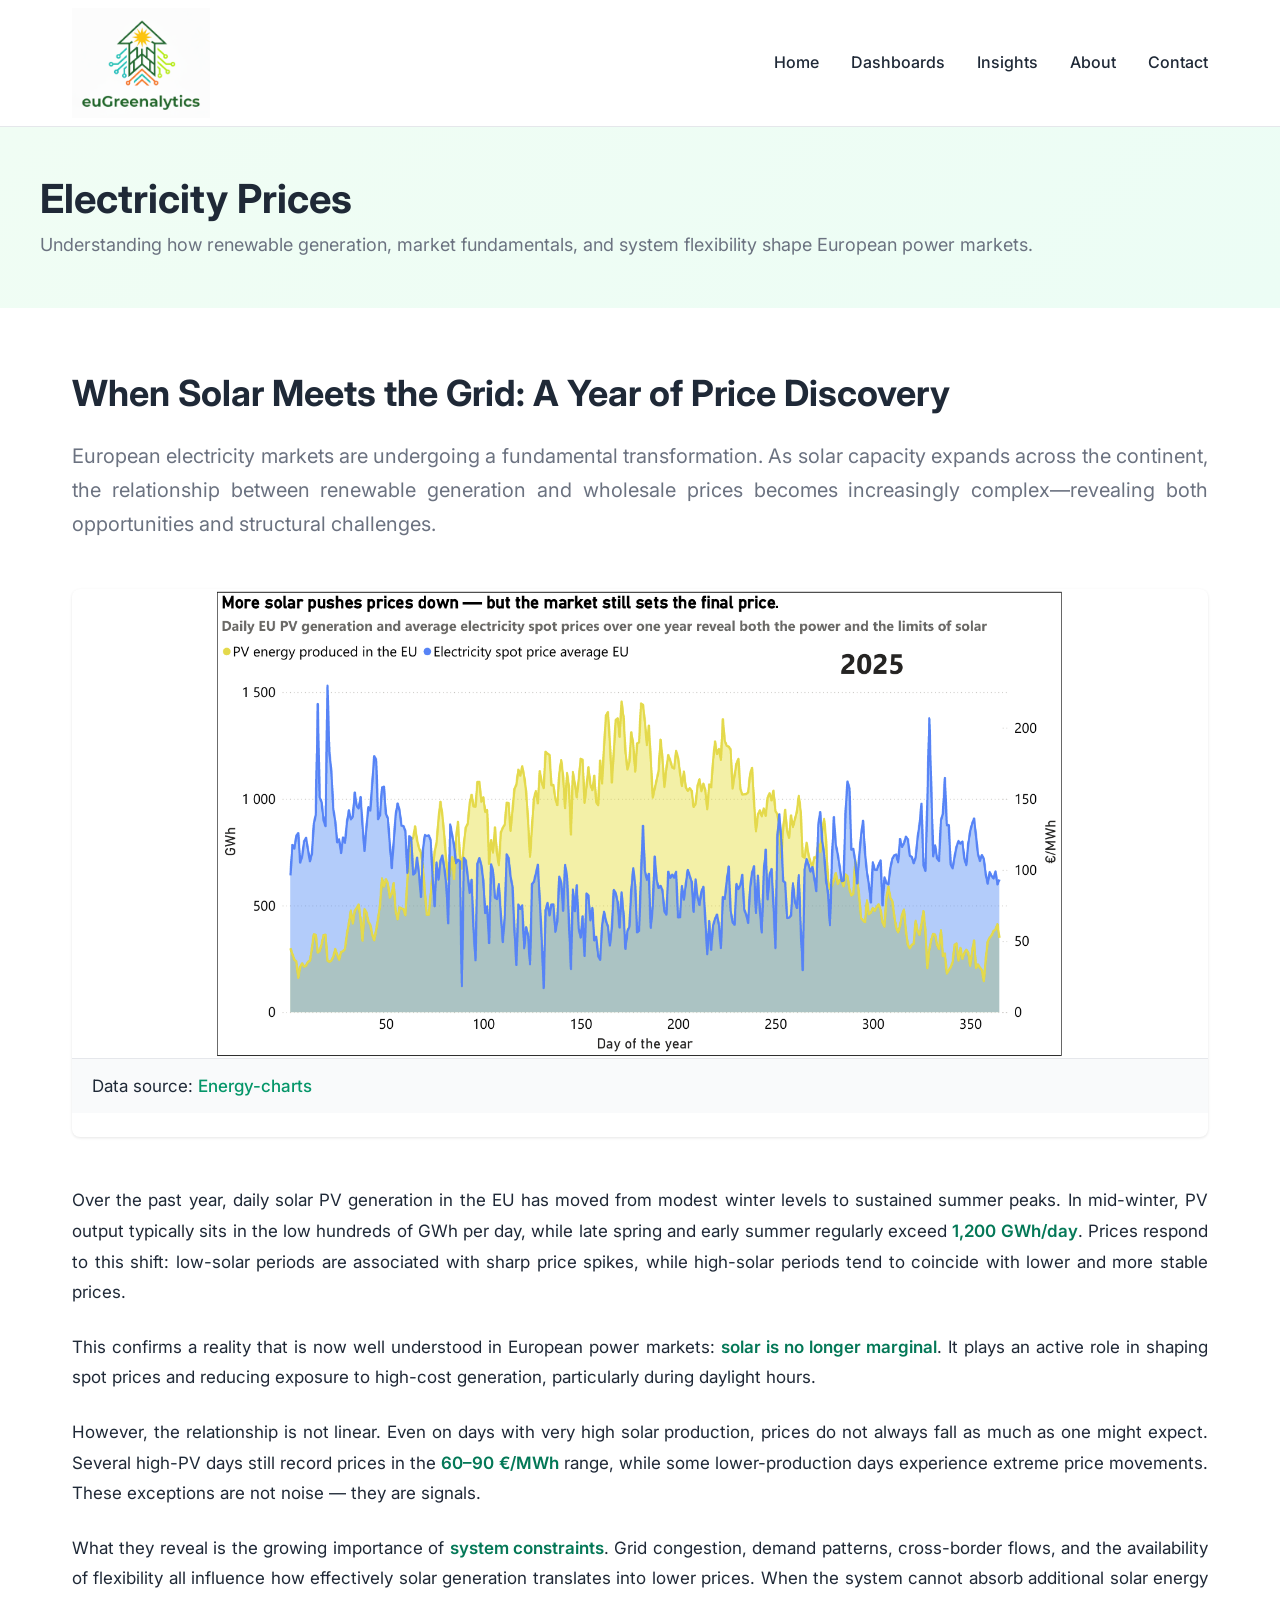
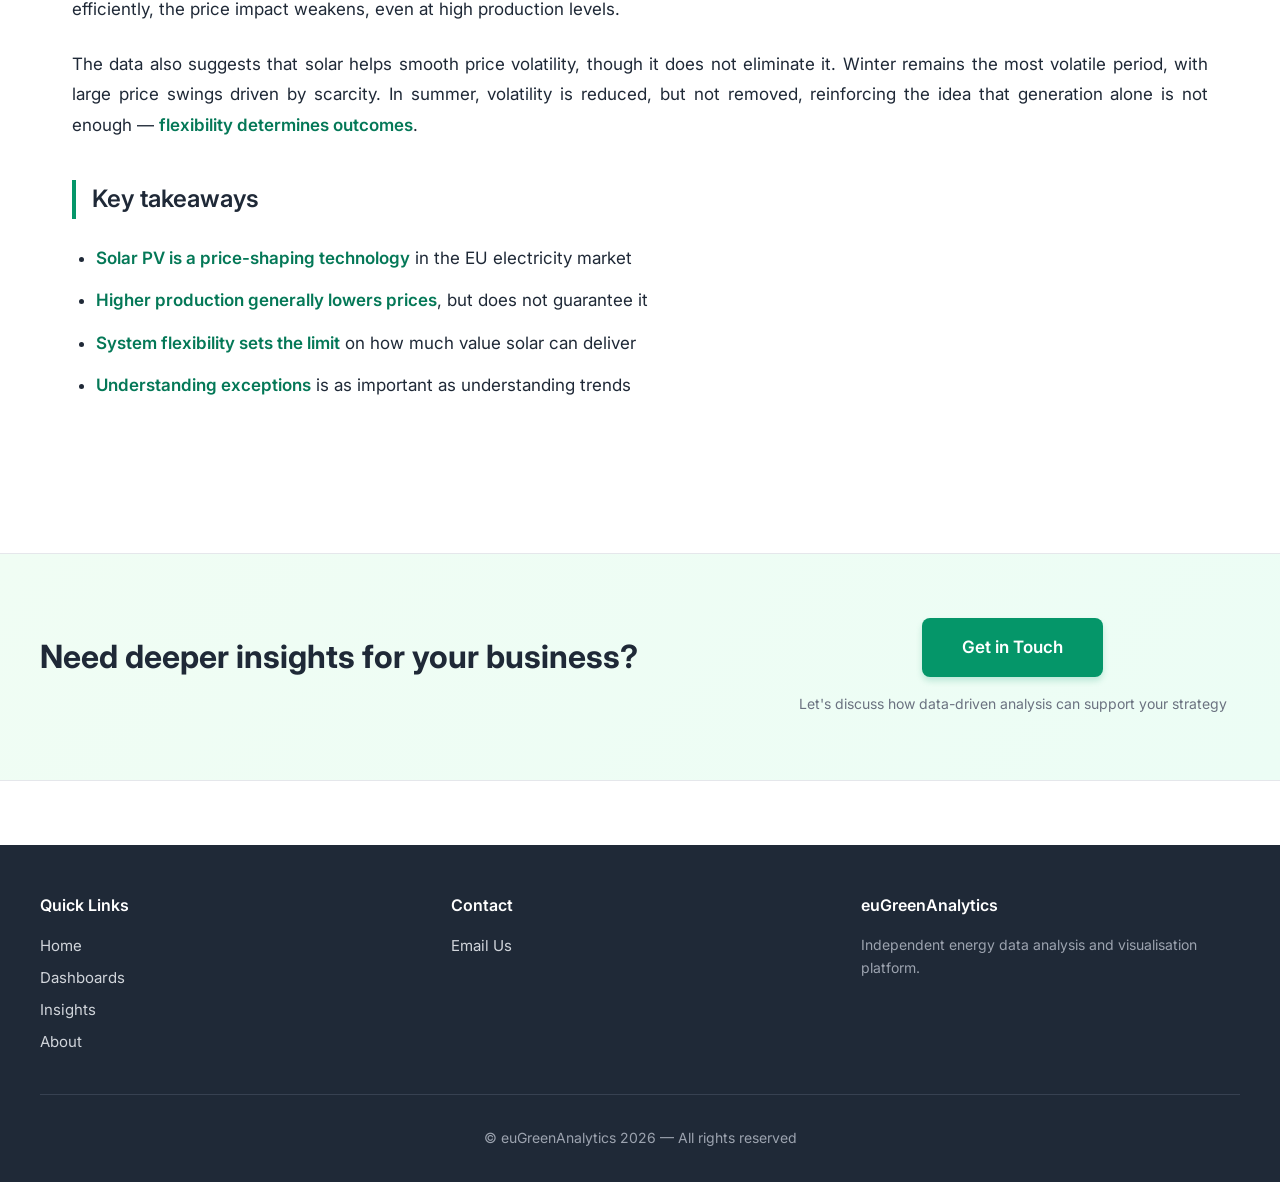
==== insights/insight-electricityprices.html @ ee72049c "Adicionar 4 insights à página e os respetivos gráficos; Alteraçãõ do logo" ====
<!DOCTYPE html>
<html lang="en">
<head>
    <meta charset="UTF-8">
    <meta name="viewport" content="width=device-width, initial-scale=1.0">
    <title>Electricity Prices | GreenAnalytics</title>
    <link rel="preconnect" href="https://fonts.googleapis.com">
    <link rel="preconnect" href="https://fonts.gstatic.com" crossorigin>
    <link href="https://fonts.googleapis.com/css2?family=Inter:wght@300;400;500;600;700&display=swap" rel="stylesheet">
      <style>
        /* CSS Original Preservado e Otimizado */
        * {
            margin: 0;
            padding: 0;
            box-sizing: border-box;
        }

        :root {
            --primary: #059669;
            --primary-dark: #047857;
            --text-dark: #1f2937;
            --text-light: #6b7280;
            --bg-light: #f9fafb;
            --bg-white: #ffffff;
            --border: #e5e7eb;
        }

        body {
            font-family: 'Inter', -apple-system, BlinkMacSystemFont, 'Segoe UI', sans-serif;
            line-height: 1.6;
            color: var(--text-dark);
            background: var(--bg-white);
        }

        header {
            background: var(--bg-white);
            border-bottom: 1px solid var(--border);
            padding: 0.5rem 0;
            position: sticky;
            top: 0;
            z-index: 100;
        }

        nav {
            max-width: 1200px;
            margin: 0 auto;
            padding: 0 2rem;
            display: flex;
            justify-content: space-between;
            align-items: center;
        }
        
        .logo {
            display: flex;
            align-items: center;
        }

        .logo img {
            display: block;
            max-height: 110px;
            height: auto;
            width: auto;
        }

        .nav-center {
            display: flex;
            gap: 2rem;
        }

        nav ul {
            list-style: none;
            display: flex;
            gap: 2rem;
        }

        nav a {
            text-decoration: none;
            color: var(--text-dark);
            font-weight: 500;
            transition: color 0.3s;
        }

        nav a:hover {
            color: var(--primary);
        }

        .nav-item {
            position: relative;
        }

        .dropdown {
            display: none;
            position: absolute;
            top: calc(100% + 0.5rem);
            left: 0;
            background: var(--bg-white);
            border: 1px solid var(--border);
            border-radius: 8px;
            box-shadow: 0 4px 12px rgba(0, 0, 0, 0.1);
            min-width: 220px;
            padding: 0.5rem 0;
        }
        
        .nav-item::after {
            content: '';
            position: absolute;
            top: 100%;
            left: 0;
            right: 0;
            height: 0.5rem;
        }       

        .nav-item:hover .dropdown {
            display: block;
        }

        .dropdown a {
            display: block;
            padding: 0.75rem 1.25rem;
            color: var(--text-dark);
            font-weight: 500;
            font-size: 0.9375rem;
            transition: background 0.2s;
        }

        .dropdown a:hover {
            background: var(--bg-light);
            color: var(--primary);
        }

        .hero {
            background: linear-gradient(135deg, #f0fdf4 0%, #ecfdf5 100%);
            padding: 3rem 2rem;
        }

        .hero-content {
            max-width: 1200px;
            margin: 0 auto;
        }

        .hero h1 {
            font-size: 2.5rem;
            font-weight: 700;
            color: var(--text-dark);
            margin-bottom: 0.5rem;
            line-height: 1.2;
        }

        .hero p {
            font-size: 1.125rem;
            color: var(--text-light);
        }

        .analysis {
            max-width: 1200px;
            margin: 0 auto;
            padding: 4rem 2rem;
        }

        .intro-text {
            margin-bottom: 3rem;
        }

        .intro-text h2 {
            font-size: 2.25rem;
            font-weight: 700;
            color: var(--text-dark);
            margin-bottom: 1.5rem;
            line-height: 1.2;
        }

        .intro-text .lead {
            font-size: 1.25rem;
            line-height: 1.7;
            color: var(--text-light);
            margin-bottom: 0;
            text-align: justify; /* Alinhamento conforme solicitado */
        }

        .chart-container {
            margin: 3rem 0;
            background: var(--bg-white);
            border-radius: 8px;
            overflow: hidden;
            box-shadow: 0 1px 3px rgba(0, 0, 0, 0.1);
        }
        .chart-container img {
            width: 100%;
            max-width: 850px;   /* controla o tamanho máximo */
            height: auto;
            margin: 0 auto;
            display: block;
        }

        .chart-row {
            display: flex;
            gap: 20px;
            margin: 32px 0;
        }

        .chart-row .chart-container {
            flex: 1;
            margin: 0;
        }


                .chart-source {
            padding: 0.75rem 1.25rem;
            font-size: 0.875rem;
            color: var(--text-light);
            text-align: right;
            background: var(--bg-light);
            border-top: 1px solid var(--border);
            margin: 0;
        }

        .chart-source a {
            color: var(--primary);
            text-decoration: none;
            font-weight: 500;
        }

        .chart-source a:hover {
            text-decoration: underline;
        }

        .analysis p {
            font-size: 1.0625rem;
            line-height: 1.8;
            color: var(--text-dark);
            margin-bottom: 1.5rem;
            text-align: justify; /* Alinhamento conforme solicitado */
        }

        .analysis h3 {
            font-size: 1.5rem;
            font-weight: 600;
            color: var(--text-dark);
            margin: 2.5rem 0 1rem;
            border-left: 4px solid var(--primary);
            padding-left: 1rem;
        }

        .analysis ul {
            margin: 1.5rem 0;
            padding-left: 1.5rem;
        }

        .analysis li {
            font-size: 1.0625rem;
            line-height: 1.8;
            color: var(--text-dark);
            margin-bottom: 0.75rem;
        }

        .analysis strong {
            color: var(--primary-dark);
            font-weight: 600;
        }

        .cta-section {
            background: linear-gradient(135deg, #f0fdf4 0%, #ecfdf5 100%);
            border-top: 1px solid var(--border);
            border-bottom: 1px solid var(--border);
            padding: 4rem 2rem;
            margin-top: 4rem;
        }

        .cta-content {
            max-width: 1200px;
            margin: 0 auto;
            display: grid;
            grid-template-columns: 1.5fr 1fr;
            gap: 4rem;
            align-items: center;
        }

        .cta-text h2 {
            font-size: 2rem;
            font-weight: 700;
            color: var(--text-dark);
            margin-bottom: 1.25rem;
            line-height: 1.2;
        }

        .cta-action {
            text-align: center;
        }

        .cta-button {
            display: inline-block;
            background: var(--primary);
            color: white;
            padding: 1rem 2.5rem;
            border-radius: 8px;
            text-decoration: none;
            font-weight: 600;
            font-size: 1.0625rem;
            transition: all 0.3s ease;
            box-shadow: 0 4px 6px rgba(5, 150, 105, 0.2);
        }

        .cta-button:hover {
            background: var(--primary-dark);
            transform: translateY(-2px);
            box-shadow: 0 6px 12px rgba(5, 150, 105, 0.3);
        }

        .cta-note {
            margin-top: 1rem;
            font-size: 0.875rem;
            color: var(--text-light);
        }

        footer {
            background: var(--text-dark);
            color: white;
            padding: 3rem 2rem 2rem;
            margin-top: 4rem;
        }

        .footer-content {
            max-width: 1200px;
            margin: 0 auto;
            display: grid;
            grid-template-columns: repeat(auto-fit, minmax(200px, 1fr));
            gap: 2rem;
            margin-bottom: 2rem;
        }

        .footer-section h4 {
            font-size: 1rem;
            font-weight: 600;
            margin-bottom: 1rem;
        }

        .footer-section ul {
            list-style: none;
        }

        .footer-section a {
            color: #d1d5db;
            text-decoration: none;
            font-size: 0.9375rem;
            display: block;
            margin-bottom: 0.5rem;
            transition: color 0.3s;
        }

        .footer-section a:hover {
            color: white;
        }

        .footer-bottom {
            max-width: 1200px;
            margin: 0 auto;
            padding-top: 2rem;
            border-top: 1px solid #374151;
            text-align: center;
            color: #9ca3af;
            font-size: 0.875rem;
        }

        @media (max-width: 768px) {
            .nav-center { display: none; }
            .hero h1 { font-size: 2rem; }
            .analysis { padding: 2rem 1.5rem; }
            .cta-content { grid-template-columns: 1fr; gap: 2rem; }
            .cta-text h2 { font-size: 1.5rem; }
            p, .intro-text .lead { text-align: left; }
        }
    </style>
</head>
<body>
    <header>
        <nav>
            <a href="../index.html" class="logo"><img src="../assets/marketing/logo-euGreenalytics.png" alt="euGreenalytics"></a>
            <div class="nav-center">
                <ul>
                    <li><a href="../index.html">Home</a></li>
                    <li class="nav-item">
                        <a href="../dashboards/dashboards.html">Dashboards</a>
                        <div class="dropdown">
                            <a href="../dashboards/pvmarket.html">PV Market</a>
                            <a href="../dashboards/pvtechnology.html">PV Technology</a>
                            <a href="../dashboards/flexibility-storage.html">Flexibility & Storage</a>
                            <a href="../dashboards/electricityprices.html">Electricity Prices</a>
                            <a href="../dashboards/energyindicators.html">Energy System Indicators</a>
                        </div>
                    </li>
                    <li class="nav-item">
                        <a href="insights.html">Insights</a>
                        <div class="dropdown">
                            <a href="insight-pvmarket.html">PV Market</a>
                            <a href="insight-pvtechnology.html">PV Technology</a>
                            <a href="insight-flexibility-storage.html">Flexibility & Storage</a>
                            <a href="insight-electricityprices.html">Electricity Prices</a>
                            <a href="insight/energyindicators.html">Energy System Indicators</a>
                        </div>
                    </li>
                    <li><a href="../index.html#about">About</a></li>
                    <li><a href="../index.html#contact">Contact</a></li>
                </ul>
            </div>
        </nav>
    </header>

    <section class="hero">
        <div class="hero-content">
            <h1>Electricity Prices</h1>
            <p>Understanding how renewable generation, market fundamentals, and system flexibility shape European power markets.</p>
        </div>
    </section>

    <section class="analysis">
        <div class="intro-text">
            <h2>When Solar Meets the Grid: A Year of Price Discovery</h2>
            <p class="lead">
                European electricity markets are undergoing a fundamental transformation. As solar capacity 
                expands across the continent, the relationship between renewable generation and wholesale 
                prices becomes increasingly complex—revealing both opportunities and structural challenges.
            </p>
        </div>

        <div class="chart-container">
    <img 
        src="assets/electricity-prices/pv_vs_prices_2025_2.png" 
        alt="Daily EU solar PV generation versus electricity prices"
    >

        <p class="chart-source"> Data source: <a href="energy-charts.info" target="_blank" rel="noopener">Energy-charts</a>
    </p>
</div>

        <p style="text-align: justify;">
            Over the past year, daily solar PV generation in the EU has moved from modest winter levels
            to sustained summer peaks. In mid-winter, PV output typically sits in the low hundreds of
            GWh per day, while late spring and early summer regularly exceed <strong>1,200 GWh/day</strong>.
            Prices respond to this shift: low-solar periods are associated with sharp price spikes,
            while high-solar periods tend to coincide with lower and more stable prices.
        </p>

        <p style="text-align: justify;">
            This confirms a reality that is now well understood in European power markets:
            <strong>solar is no longer marginal</strong>. It plays an active role in shaping spot prices
            and reducing exposure to high-cost generation, particularly during daylight hours.
        </p>

        <p style="text-align: justify;">
            However, the relationship is not linear. Even on days with very high solar production,
            prices do not always fall as much as one might expect. Several high-PV days still record
            prices in the <strong>60–90 €/MWh</strong> range, while some lower-production days experience
            extreme price movements. These exceptions are not noise — they are signals.
        </p>

        <p style="text-align: justify;">
            What they reveal is the growing importance of <strong>system constraints</strong>.
            Grid congestion, demand patterns, cross-border flows, and the availability of flexibility
            all influence how effectively solar generation translates into lower prices. When the
            system cannot absorb additional solar energy efficiently, the price impact weakens,
            even at high production levels.
        </p>

        <p style="text-align: justify;">
            The data also suggests that solar helps smooth price volatility, though it does not
            eliminate it. Winter remains the most volatile period, with large price swings driven
            by scarcity. In summer, volatility is reduced, but not removed, reinforcing the idea
            that generation alone is not enough — <strong>flexibility determines outcomes</strong>.
        </p>

        <h3>Key takeaways</h3>

        <ul>
            <li><strong>Solar PV is a price-shaping technology</strong> in the EU electricity market</li>
            <li><strong>Higher production generally lowers prices</strong>, but does not guarantee it</li>
            <li><strong>System flexibility sets the limit</strong> on how much value solar can deliver</li>
            <li><strong>Understanding exceptions</strong> is as important as understanding trends</li>
        </ul>
    </section>

    <section class="cta-section">
        <div class="cta-content">
            <div class="cta-text">
                <h2>Need deeper insights for your business?</h2>
            </div>
            <div class="cta-action">
                <a href="../index.html#contact" class="cta-button">Get in Touch</a>
                <p class="cta-note">Let's discuss how data-driven analysis can support your strategy</p>
            </div>
        </div>
    </section>

    <footer>
        <div class="footer-content">
            <div class="footer-section">
                <h4>Quick Links</h4>
                <ul>
                    <li><a href="../index.html">Home</a></li>
                    <li><a href="../dashboards/dashboards.html">Dashboards</a></li>
                    <li><a href="insights.html">Insights</a></li>
                    <li><a href="../index.html#about">About</a></li>
                </ul>
            </div>
            <div class="footer-section">
                <h4>Contact</h4>
                <ul>
                    <li><a href="mailto:eugreenalytics@gmail.com">Email Us</a></li>
                </ul>
            </div>
            <div class="footer-section">
                <h4>euGreenAnalytics</h4>
                <p style="color: #9ca3af; font-size: 0.875rem; line-height: 1.6;">Independent energy data analysis and visualisation platform.</p>
            </div>
        </div>
        <div class="footer-bottom">
            <p>&copy; euGreenAnalytics 2026 &mdash; All rights reserved</p>
        </div>
    </footer>
</body>
</html>
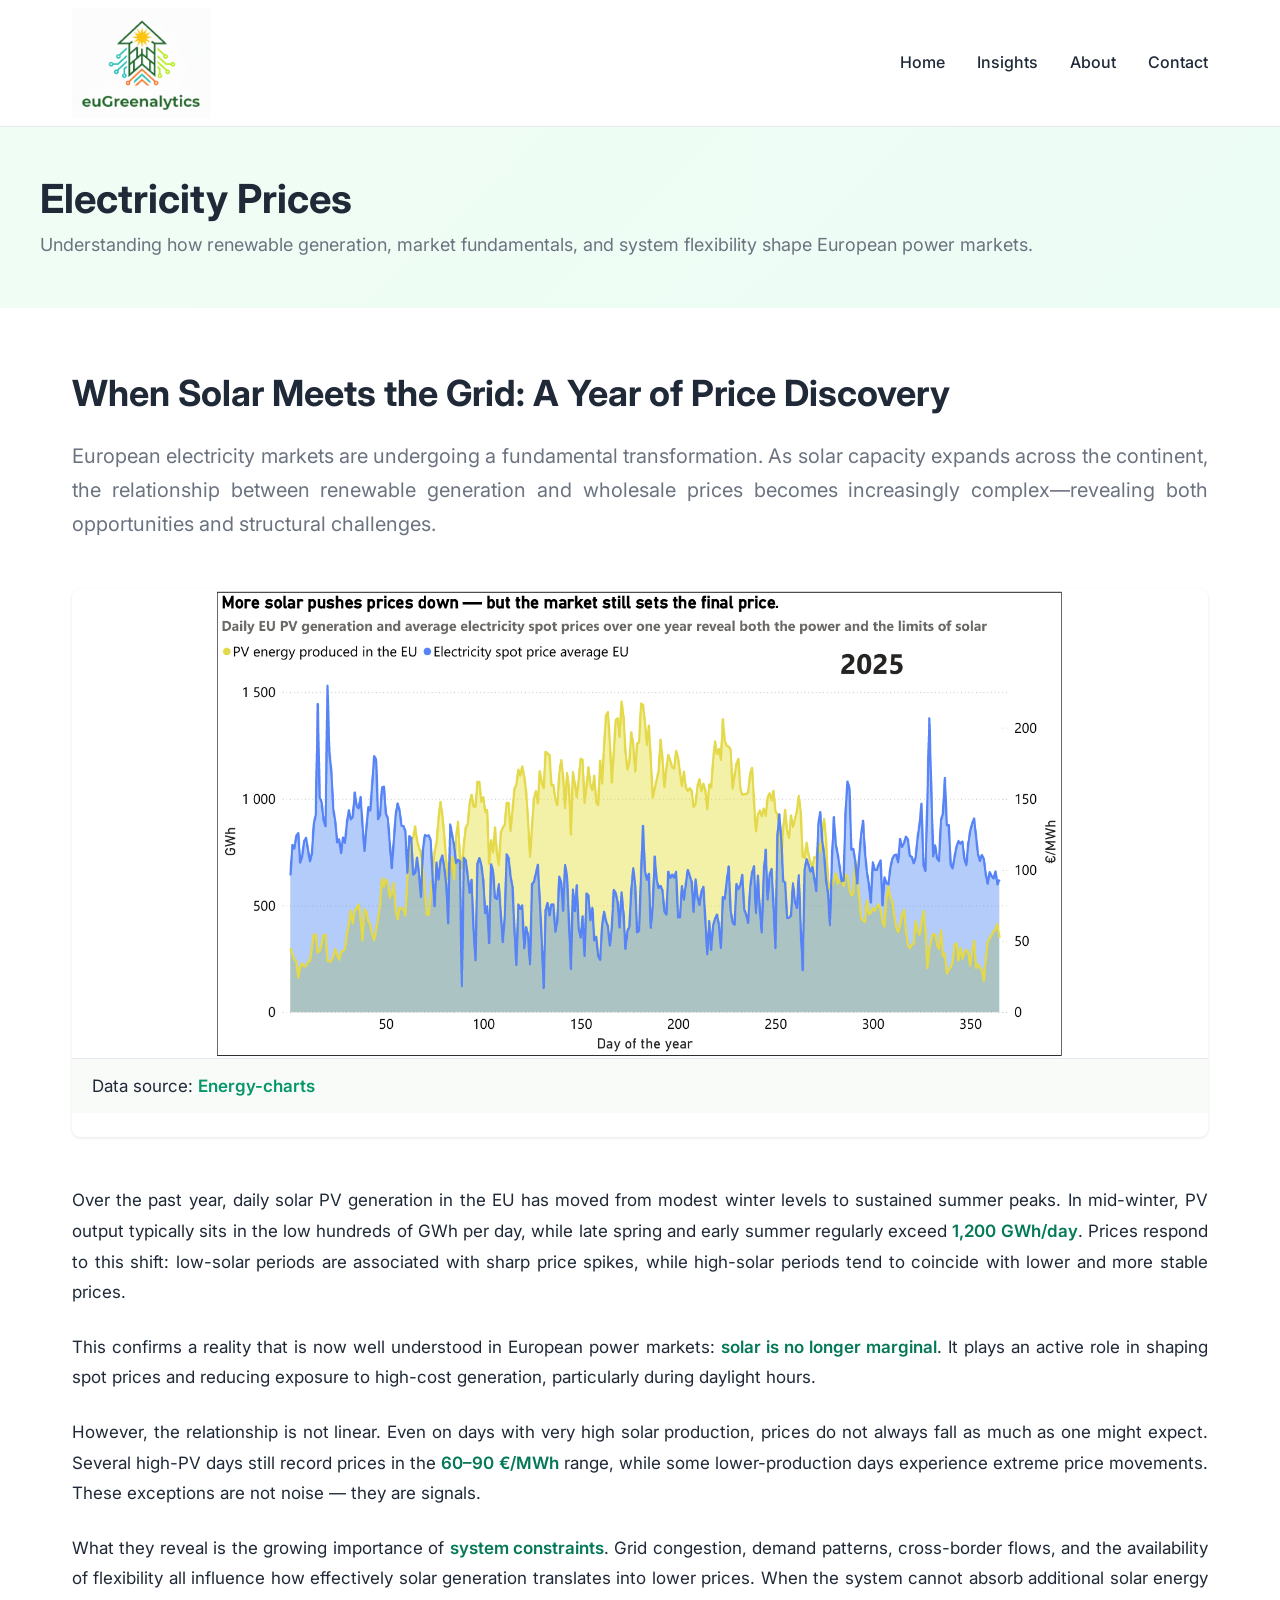
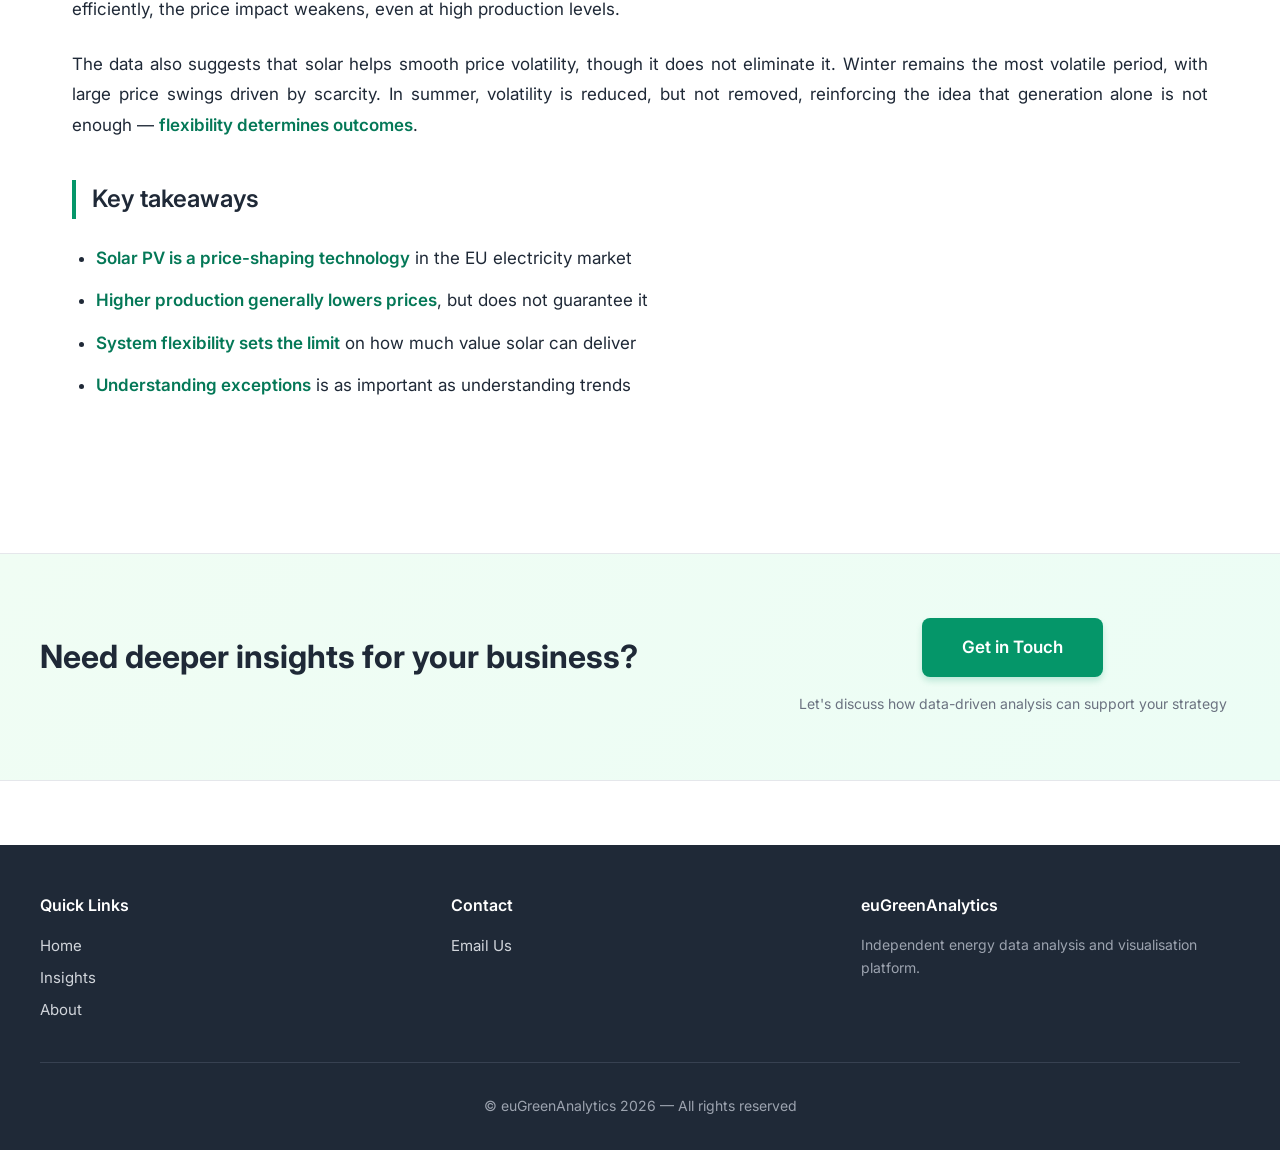
==== commit deec240f: "update removing dashboards and harmonising CSS" ====
--- a/insights/insight-electricityprices.html
+++ b/insights/insight-electricityprices.html
@@ -7,369 +7,7 @@
     <link rel="preconnect" href="https://fonts.googleapis.com">
     <link rel="preconnect" href="https://fonts.gstatic.com" crossorigin>
     <link href="https://fonts.googleapis.com/css2?family=Inter:wght@300;400;500;600;700&display=swap" rel="stylesheet">
-      <style>
-        /* CSS Original Preservado e Otimizado */
-        * {
-            margin: 0;
-            padding: 0;
-            box-sizing: border-box;
-        }
-
-        :root {
-            --primary: #059669;
-            --primary-dark: #047857;
-            --text-dark: #1f2937;
-            --text-light: #6b7280;
-            --bg-light: #f9fafb;
-            --bg-white: #ffffff;
-            --border: #e5e7eb;
-        }
-
-        body {
-            font-family: 'Inter', -apple-system, BlinkMacSystemFont, 'Segoe UI', sans-serif;
-            line-height: 1.6;
-            color: var(--text-dark);
-            background: var(--bg-white);
-        }
-
-        header {
-            background: var(--bg-white);
-            border-bottom: 1px solid var(--border);
-            padding: 0.5rem 0;
-            position: sticky;
-            top: 0;
-            z-index: 100;
-        }
-
-        nav {
-            max-width: 1200px;
-            margin: 0 auto;
-            padding: 0 2rem;
-            display: flex;
-            justify-content: space-between;
-            align-items: center;
-        }
-        
-        .logo {
-            display: flex;
-            align-items: center;
-        }
-
-        .logo img {
-            display: block;
-            max-height: 110px;
-            height: auto;
-            width: auto;
-        }
-
-        .nav-center {
-            display: flex;
-            gap: 2rem;
-        }
-
-        nav ul {
-            list-style: none;
-            display: flex;
-            gap: 2rem;
-        }
-
-        nav a {
-            text-decoration: none;
-            color: var(--text-dark);
-            font-weight: 500;
-            transition: color 0.3s;
-        }
-
-        nav a:hover {
-            color: var(--primary);
-        }
-
-        .nav-item {
-            position: relative;
-        }
-
-        .dropdown {
-            display: none;
-            position: absolute;
-            top: calc(100% + 0.5rem);
-            left: 0;
-            background: var(--bg-white);
-            border: 1px solid var(--border);
-            border-radius: 8px;
-            box-shadow: 0 4px 12px rgba(0, 0, 0, 0.1);
-            min-width: 220px;
-            padding: 0.5rem 0;
-        }
-        
-        .nav-item::after {
-            content: '';
-            position: absolute;
-            top: 100%;
-            left: 0;
-            right: 0;
-            height: 0.5rem;
-        }       
-
-        .nav-item:hover .dropdown {
-            display: block;
-        }
-
-        .dropdown a {
-            display: block;
-            padding: 0.75rem 1.25rem;
-            color: var(--text-dark);
-            font-weight: 500;
-            font-size: 0.9375rem;
-            transition: background 0.2s;
-        }
-
-        .dropdown a:hover {
-            background: var(--bg-light);
-            color: var(--primary);
-        }
-
-        .hero {
-            background: linear-gradient(135deg, #f0fdf4 0%, #ecfdf5 100%);
-            padding: 3rem 2rem;
-        }
-
-        .hero-content {
-            max-width: 1200px;
-            margin: 0 auto;
-        }
-
-        .hero h1 {
-            font-size: 2.5rem;
-            font-weight: 700;
-            color: var(--text-dark);
-            margin-bottom: 0.5rem;
-            line-height: 1.2;
-        }
-
-        .hero p {
-            font-size: 1.125rem;
-            color: var(--text-light);
-        }
-
-        .analysis {
-            max-width: 1200px;
-            margin: 0 auto;
-            padding: 4rem 2rem;
-        }
-
-        .intro-text {
-            margin-bottom: 3rem;
-        }
-
-        .intro-text h2 {
-            font-size: 2.25rem;
-            font-weight: 700;
-            color: var(--text-dark);
-            margin-bottom: 1.5rem;
-            line-height: 1.2;
-        }
-
-        .intro-text .lead {
-            font-size: 1.25rem;
-            line-height: 1.7;
-            color: var(--text-light);
-            margin-bottom: 0;
-            text-align: justify; /* Alinhamento conforme solicitado */
-        }
-
-        .chart-container {
-            margin: 3rem 0;
-            background: var(--bg-white);
-            border-radius: 8px;
-            overflow: hidden;
-            box-shadow: 0 1px 3px rgba(0, 0, 0, 0.1);
-        }
-        .chart-container img {
-            width: 100%;
-            max-width: 850px;   /* controla o tamanho máximo */
-            height: auto;
-            margin: 0 auto;
-            display: block;
-        }
-
-        .chart-row {
-            display: flex;
-            gap: 20px;
-            margin: 32px 0;
-        }
-
-        .chart-row .chart-container {
-            flex: 1;
-            margin: 0;
-        }
-
-
-                .chart-source {
-            padding: 0.75rem 1.25rem;
-            font-size: 0.875rem;
-            color: var(--text-light);
-            text-align: right;
-            background: var(--bg-light);
-            border-top: 1px solid var(--border);
-            margin: 0;
-        }
-
-        .chart-source a {
-            color: var(--primary);
-            text-decoration: none;
-            font-weight: 500;
-        }
-
-        .chart-source a:hover {
-            text-decoration: underline;
-        }
-
-        .analysis p {
-            font-size: 1.0625rem;
-            line-height: 1.8;
-            color: var(--text-dark);
-            margin-bottom: 1.5rem;
-            text-align: justify; /* Alinhamento conforme solicitado */
-        }
-
-        .analysis h3 {
-            font-size: 1.5rem;
-            font-weight: 600;
-            color: var(--text-dark);
-            margin: 2.5rem 0 1rem;
-            border-left: 4px solid var(--primary);
-            padding-left: 1rem;
-        }
-
-        .analysis ul {
-            margin: 1.5rem 0;
-            padding-left: 1.5rem;
-        }
-
-        .analysis li {
-            font-size: 1.0625rem;
-            line-height: 1.8;
-            color: var(--text-dark);
-            margin-bottom: 0.75rem;
-        }
-
-        .analysis strong {
-            color: var(--primary-dark);
-            font-weight: 600;
-        }
-
-        .cta-section {
-            background: linear-gradient(135deg, #f0fdf4 0%, #ecfdf5 100%);
-            border-top: 1px solid var(--border);
-            border-bottom: 1px solid var(--border);
-            padding: 4rem 2rem;
-            margin-top: 4rem;
-        }
-
-        .cta-content {
-            max-width: 1200px;
-            margin: 0 auto;
-            display: grid;
-            grid-template-columns: 1.5fr 1fr;
-            gap: 4rem;
-            align-items: center;
-        }
-
-        .cta-text h2 {
-            font-size: 2rem;
-            font-weight: 700;
-            color: var(--text-dark);
-            margin-bottom: 1.25rem;
-            line-height: 1.2;
-        }
-
-        .cta-action {
-            text-align: center;
-        }
-
-        .cta-button {
-            display: inline-block;
-            background: var(--primary);
-            color: white;
-            padding: 1rem 2.5rem;
-            border-radius: 8px;
-            text-decoration: none;
-            font-weight: 600;
-            font-size: 1.0625rem;
-            transition: all 0.3s ease;
-            box-shadow: 0 4px 6px rgba(5, 150, 105, 0.2);
-        }
-
-        .cta-button:hover {
-            background: var(--primary-dark);
-            transform: translateY(-2px);
-            box-shadow: 0 6px 12px rgba(5, 150, 105, 0.3);
-        }
-
-        .cta-note {
-            margin-top: 1rem;
-            font-size: 0.875rem;
-            color: var(--text-light);
-        }
-
-        footer {
-            background: var(--text-dark);
-            color: white;
-            padding: 3rem 2rem 2rem;
-            margin-top: 4rem;
-        }
-
-        .footer-content {
-            max-width: 1200px;
-            margin: 0 auto;
-            display: grid;
-            grid-template-columns: repeat(auto-fit, minmax(200px, 1fr));
-            gap: 2rem;
-            margin-bottom: 2rem;
-        }
-
-        .footer-section h4 {
-            font-size: 1rem;
-            font-weight: 600;
-            margin-bottom: 1rem;
-        }
-
-        .footer-section ul {
-            list-style: none;
-        }
-
-        .footer-section a {
-            color: #d1d5db;
-            text-decoration: none;
-            font-size: 0.9375rem;
-            display: block;
-            margin-bottom: 0.5rem;
-            transition: color 0.3s;
-        }
-
-        .footer-section a:hover {
-            color: white;
-        }
-
-        .footer-bottom {
-            max-width: 1200px;
-            margin: 0 auto;
-            padding-top: 2rem;
-            border-top: 1px solid #374151;
-            text-align: center;
-            color: #9ca3af;
-            font-size: 0.875rem;
-        }
-
-        @media (max-width: 768px) {
-            .nav-center { display: none; }
-            .hero h1 { font-size: 2rem; }
-            .analysis { padding: 2rem 1.5rem; }
-            .cta-content { grid-template-columns: 1fr; gap: 2rem; }
-            .cta-text h2 { font-size: 1.5rem; }
-            p, .intro-text .lead { text-align: left; }
-        }
-    </style>
+    <link rel="stylesheet" href="style_insights.css">
 </head>
 <body>
     <header>
@@ -378,7 +16,7 @@
             <div class="nav-center">
                 <ul>
                     <li><a href="../index.html">Home</a></li>
-                    <li class="nav-item">
+                    <li class="nav-item feature-hidden">
                         <a href="../dashboards/dashboards.html">Dashboards</a>
                         <div class="dropdown">
                             <a href="../dashboards/pvmarket.html">PV Market</a>
@@ -496,7 +134,7 @@
                 <h4>Quick Links</h4>
                 <ul>
                     <li><a href="../index.html">Home</a></li>
-                    <li><a href="../dashboards/dashboards.html">Dashboards</a></li>
+                    <li class = "feature-hidden"><a href="../dashboards/dashboards.html">Dashboards</a></li>
                     <li><a href="insights.html">Insights</a></li>
                     <li><a href="../index.html#about">About</a></li>
                 </ul>
--- a/insights/style_insights.css
+++ b/insights/style_insights.css
@@ -0,0 +1,377 @@
+
+        /* CSS Original Preservado e Otimizado */
+        * {
+            margin: 0;
+            padding: 0;
+            box-sizing: border-box;
+        }
+
+        :root {
+            --primary: #059669;
+            --primary-dark: #047857;
+            --text-dark: #1f2937;
+            --text-light: #6b7280;
+            --bg-light: #f9fbf9;
+            --bg-white: #ffffff;
+            --border: #e5e7eb;
+        }
+
+        body {
+            font-family: 'Inter', -apple-system, BlinkMacSystemFont, 'Segoe UI', sans-serif;
+            line-height: 1.6;
+            color: var(--text-dark);
+            background: var(--bg-white);
+        }
+
+        header {
+            background: var(--bg-white);
+            border-bottom: 1px solid var(--border);
+            padding: 0.5rem 0;
+            position: sticky;
+            top: 0;
+            z-index: 100;
+        }
+
+        nav {
+            max-width: 1200px;
+            margin: 0 auto;
+            padding: 0 2rem;
+            display: flex;
+            justify-content: space-between;
+            align-items: center;
+        }
+        
+        .logo {
+            display: flex;
+            align-items: center;
+        }
+
+        .logo img {
+            display: block;
+            max-height: 110px;
+            height: auto;
+            width: auto;
+        }
+
+        .nav-center {
+            display: flex;
+            gap: 2rem;
+        }
+
+        nav ul {
+            list-style: none;
+            display: flex;
+            gap: 2rem;
+        }
+
+        nav a {
+            text-decoration: none;
+            color: var(--text-dark);
+            font-weight: 500;
+            transition: color 0.3s;
+        }
+
+        nav a:hover {
+            color: var(--primary);
+        }
+
+        .nav-item {
+            position: relative;
+        }
+
+        .dropdown {
+            display: none;
+            position: absolute;
+            top: calc(100% + 0.5rem);
+            left: 0;
+            background: var(--bg-white);
+            border: 1px solid var(--border);
+            border-radius: 8px;
+            box-shadow: 0 4px 12px rgba(0, 0, 0, 0.1);
+            min-width: 220px;
+            padding: 0.5rem 0;
+        }
+        
+        .nav-item::after {
+            content: '';
+            position: absolute;
+            top: 100%;
+            left: 0;
+            right: 0;
+            height: 0.5rem;
+        }       
+
+        .nav-item:hover .dropdown {
+            display: block;
+        }
+
+        .dropdown a {
+            display: block;
+            padding: 0.75rem 1.25rem;
+            color: var(--text-dark);
+            font-weight: 500;
+            font-size: 0.9375rem;
+            transition: background 0.2s;
+        }
+
+        .dropdown a:hover {
+            background: var(--bg-light);
+            color: var(--primary);
+        }
+
+        .hero {
+            background: linear-gradient(135deg, #f0fdf4 0%, #ecfdf5 100%);
+            padding: 3rem 2rem;
+        }
+
+        .hero-content {
+            max-width: 1200px;
+            margin: 0 auto;
+        }
+
+        .hero h1 {
+            font-size: 2.5rem;
+            font-weight: 700;
+            color: var(--text-dark);
+            margin-bottom: 0.5rem;
+            line-height: 1.2;
+        }
+
+        .hero p {
+            font-size: 1.125rem;
+            color: var(--text-light);
+        }
+
+        .analysis {
+            max-width: 1200px;
+            margin: 0 auto;
+            padding: 4rem 2rem;
+        }
+
+        .intro-text {
+            margin-bottom: 3rem;
+        }
+
+        .intro-text h2 {
+            font-size: 2.25rem;
+            font-weight: 700;
+            color: var(--text-dark);
+            margin-bottom: 1.5rem;
+            line-height: 1.2;
+        }
+
+        .intro-text .lead {
+            font-size: 1.25rem;
+            line-height: 1.7;
+            color: var(--text-light);
+            margin-bottom: 0;
+            text-align: justify; /* Alinhamento conforme solicitado */
+        }
+
+        .chart-container {
+            margin: 3rem 0;
+            background: var(--bg-white);
+            border-radius: 8px;
+            overflow: hidden;
+            box-shadow: 0 1px 3px rgba(0, 0, 0, 0.1);
+        }
+        .chart-container img {
+            width: 100%;
+            max-width: 850px;   /* controla o tamanho máximo */
+            height: auto;
+            margin: 0 auto;
+            display: block;
+        }
+
+        .chart-row {
+            display: flex;
+            gap: 20px;
+            margin: 32px 0;
+        }
+
+        .chart-row .chart-container {
+            flex: 1;
+            margin: 0;
+        }
+
+
+        .chart-source {
+            padding: 0.75rem 1.25rem;
+            font-size: 0.875rem;
+            color: var(--text-light);
+            text-align: right;
+            background: var(--bg-light);
+            border-top: 1px solid var(--border);
+            margin: 0;
+        }
+
+        .chart-source a {
+            color: var(--primary);
+            text-decoration: none;
+            font-weight: 500;
+        }
+
+        .chart-source a:hover {
+            text-decoration: none;
+            color: var(--primary-dark);
+        }
+
+
+        .analysis a {
+            color: var(--primary);
+            font-weight: 600;
+        }
+
+        .analysis p {
+            font-size: 1.0625rem;
+            line-height: 1.8;
+            color: var(--text-dark);
+            margin-bottom: 1.5rem;
+            text-align: justify; /* Alinhamento conforme solicitado */
+        }
+
+        .analysis h3 {
+            font-size: 1.5rem;
+            font-weight: 600;
+            color: var(--text-dark);
+            margin: 2.5rem 0 1rem;
+            border-left: 4px solid var(--primary);
+            padding-left: 1rem;
+        }
+
+        .analysis ul {
+            margin: 1.5rem 0;
+            padding-left: 1.5rem;
+        }
+
+        .analysis li {
+            font-size: 1.0625rem;
+            line-height: 1.8;
+            color: var(--text-dark);
+            margin-bottom: 0.75rem;
+        }
+
+        .analysis strong {
+            color: var(--primary-dark);
+            font-weight: 600;
+        }
+
+        .cta-section {
+            background: linear-gradient(135deg, #f0fdf4 0%, #ecfdf5 100%);
+            border-top: 1px solid var(--border);
+            border-bottom: 1px solid var(--border);
+            padding: 4rem 2rem;
+            margin-top: 4rem;
+        }
+
+        .cta-content {
+            max-width: 1200px;
+            margin: 0 auto;
+            display: grid;
+            grid-template-columns: 1.5fr 1fr;
+            gap: 4rem;
+            align-items: center;
+        }
+
+        .cta-text h2 {
+            font-size: 2rem;
+            font-weight: 700;
+            color: var(--text-dark);
+            margin-bottom: 1.25rem;
+            line-height: 1.2;
+        }
+
+        .cta-action {
+            text-align: center;
+        }
+
+        .cta-button {
+            display: inline-block;
+            background: var(--primary);
+            color: white;
+            padding: 1rem 2.5rem;
+            border-radius: 8px;
+            text-decoration: none;
+            font-weight: 600;
+            font-size: 1.0625rem;
+            transition: all 0.3s ease;
+            box-shadow: 0 4px 6px rgba(5, 150, 105, 0.2);
+        }
+
+        .cta-button:hover {
+            background: var(--primary-dark);
+            transform: translateY(-2px);
+            box-shadow: 0 6px 12px rgba(5, 150, 105, 0.3);
+        }
+
+        .cta-note {
+            margin-top: 1rem;
+            font-size: 0.875rem;
+            color: var(--text-light);
+        }
+
+        footer {
+            background: var(--text-dark);
+            color: white;
+            padding: 3rem 2rem 2rem;
+            margin-top: 4rem;
+        }
+
+        .footer-content {
+            max-width: 1200px;
+            margin: 0 auto;
+            display: grid;
+            grid-template-columns: repeat(auto-fit, minmax(200px, 1fr));
+            gap: 2rem;
+            margin-bottom: 2rem;
+        }
+
+        .footer-section h4 {
+            font-size: 1rem;
+            font-weight: 600;
+            margin-bottom: 1rem;
+        }
+
+        .footer-section ul {
+            list-style: none;
+        }
+
+        .footer-section a {
+            color: #d1d5db;
+            text-decoration: none;
+            font-size: 0.9375rem;
+            display: block;
+            margin-bottom: 0.5rem;
+            transition: color 0.3s;
+        }
+
+        .footer-section a:hover {
+            color: white;
+        }
+
+        .footer-bottom {
+            max-width: 1200px;
+            margin: 0 auto;
+            padding-top: 2rem;
+            border-top: 1px solid #374151;
+            text-align: center;
+            color: #9ca3af;
+            font-size: 0.875rem;
+        }
+
+        /* Global Toggle for Experimental or Hidden Features */
+        .feature-hidden {
+            display: none !important;
+            visibility: hidden !important;
+            pointer-events: none !important;
+        }
+
+
+        @media (max-width: 768px) {
+            .nav-center { display: none; }
+            .hero h1 { font-size: 2rem; }
+            .analysis { padding: 2rem 1.5rem; }
+            .cta-content { grid-template-columns: 1fr; gap: 2rem; }
+            .cta-text h2 { font-size: 1.5rem; }
+            p, .intro-text .lead { text-align: left; }
+        }
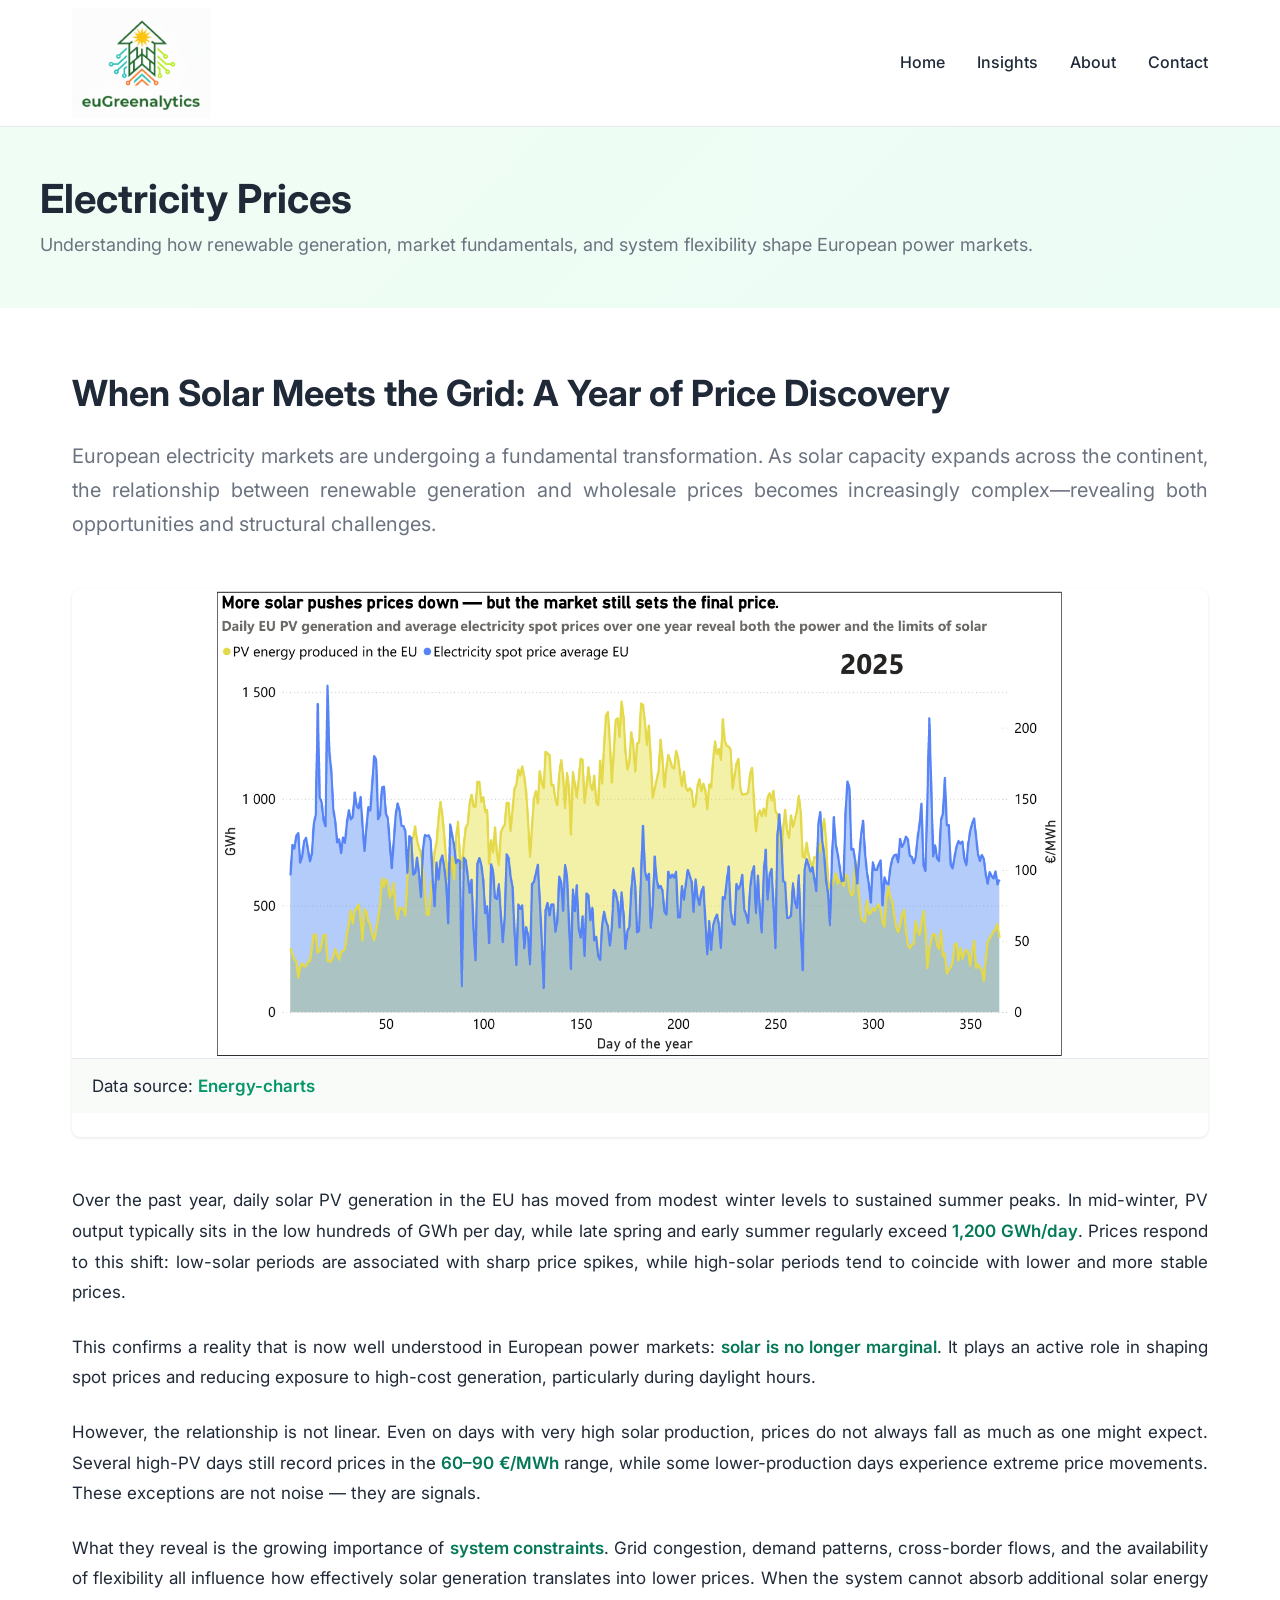
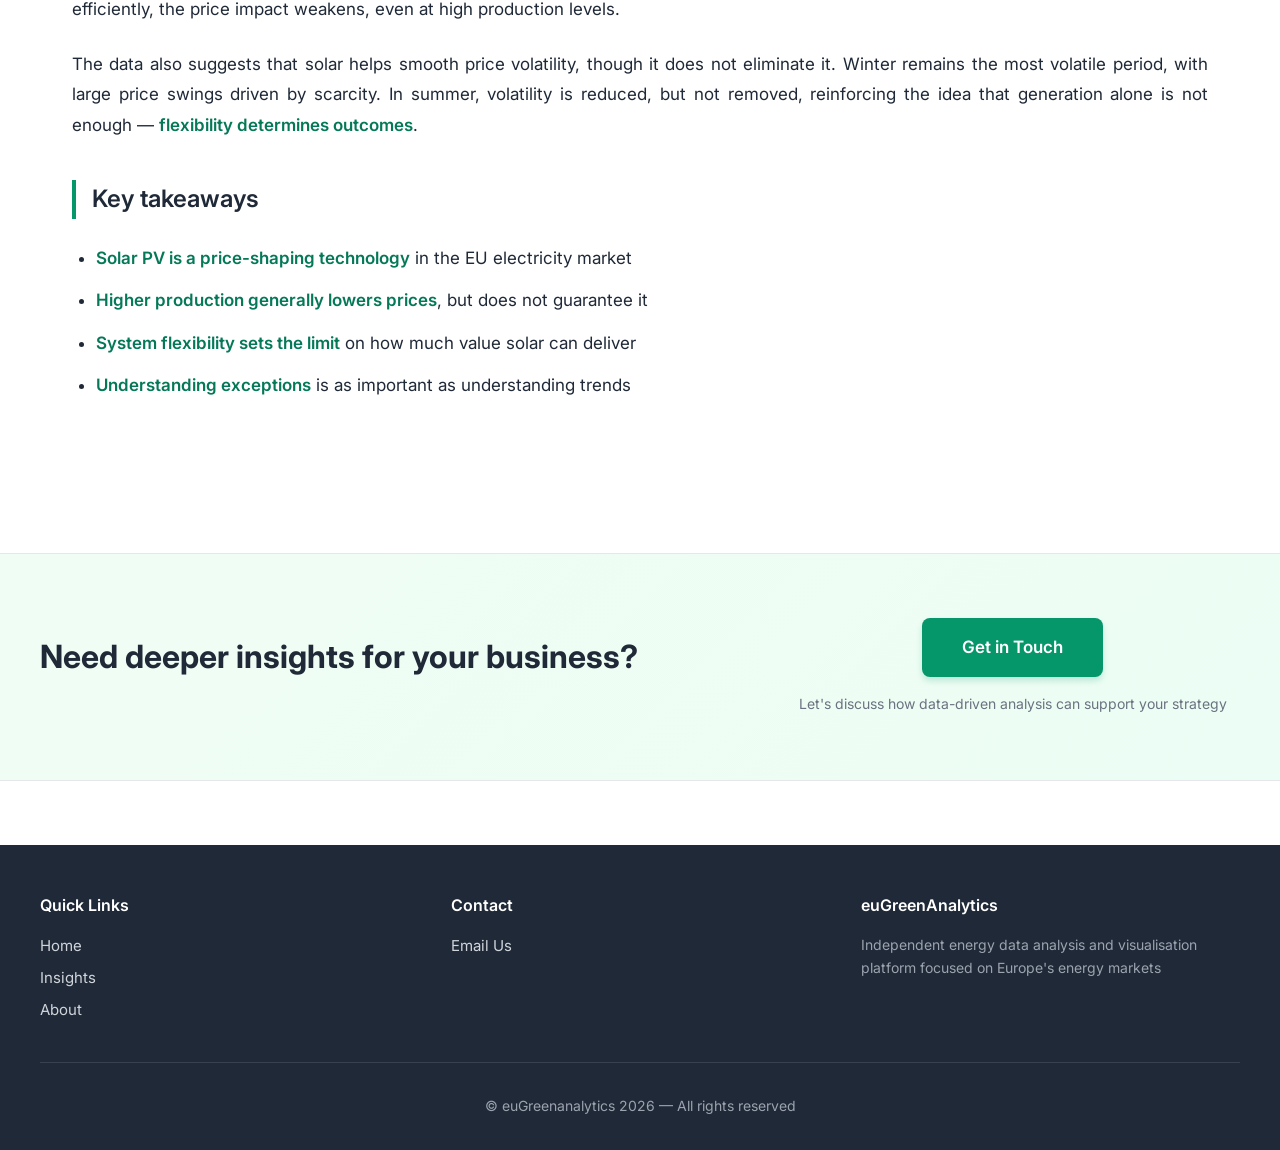
==== commit 180003da: "Muitas alteraçoes feitas incluindo harmonização index e introdução de pv technology insight" ====
--- a/insights/insight-electricityprices.html
+++ b/insights/insight-electricityprices.html
@@ -33,7 +33,7 @@
                             <a href="insight-pvtechnology.html">PV Technology</a>
                             <a href="insight-flexibility-storage.html">Flexibility & Storage</a>
                             <a href="insight-electricityprices.html">Electricity Prices</a>
-                            <a href="insight/energyindicators.html">Energy System Indicators</a>
+                            <a href="insight-energyindicators.html">Energy System Indicators</a>
                         </div>
                     </li>
                     <li><a href="../index.html#about">About</a></li>
@@ -147,11 +147,11 @@
             </div>
             <div class="footer-section">
                 <h4>euGreenAnalytics</h4>
-                <p style="color: #9ca3af; font-size: 0.875rem; line-height: 1.6;">Independent energy data analysis and visualisation platform.</p>
+                <p style="color: #9ca3af; font-size: 0.875rem; line-height: 1.6;">Independent energy data analysis and visualisation platform focused on Europe's energy markets</p>
             </div>
         </div>
         <div class="footer-bottom">
-            <p>&copy; euGreenAnalytics 2026 &mdash; All rights reserved</p>
+            <p>&copy; euGreenanalytics 2026 &mdash; All rights reserved</p>
         </div>
     </footer>
 </body>
